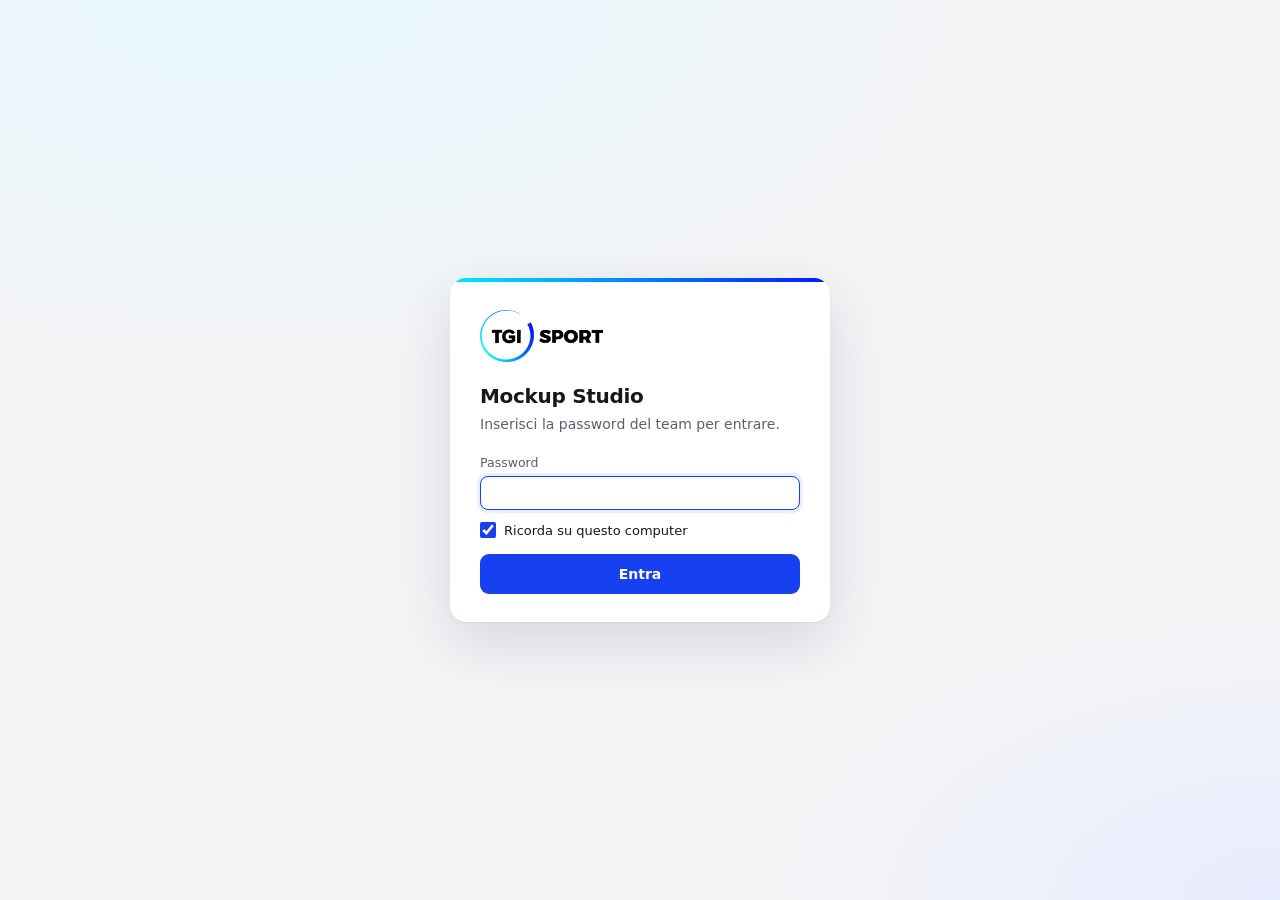
==== index.html @ 42d5e7c6 "Mockup Studio con accesso protetto da password Generatore di mockup sponsor (centro campo e tappeti)" ====
<!doctype html>
<html lang="it">
<head>
  <meta charset="utf-8">
  <title>Mockup Studio · TGI Sport</title>
  <!-- Pagina d'ingresso del sito: apre subito la piattaforma. -->
  <meta http-equiv="refresh" content="0; url=Mockup%20Studio.html">
  <link rel="icon" type="image/png" href="app/favicon.png">
  <script>location.replace('Mockup%20Studio.html' + location.search + location.hash);</script>
</head>
<body>
  <a href="Mockup%20Studio.html">Apri Mockup Studio</a>
</body>
</html>
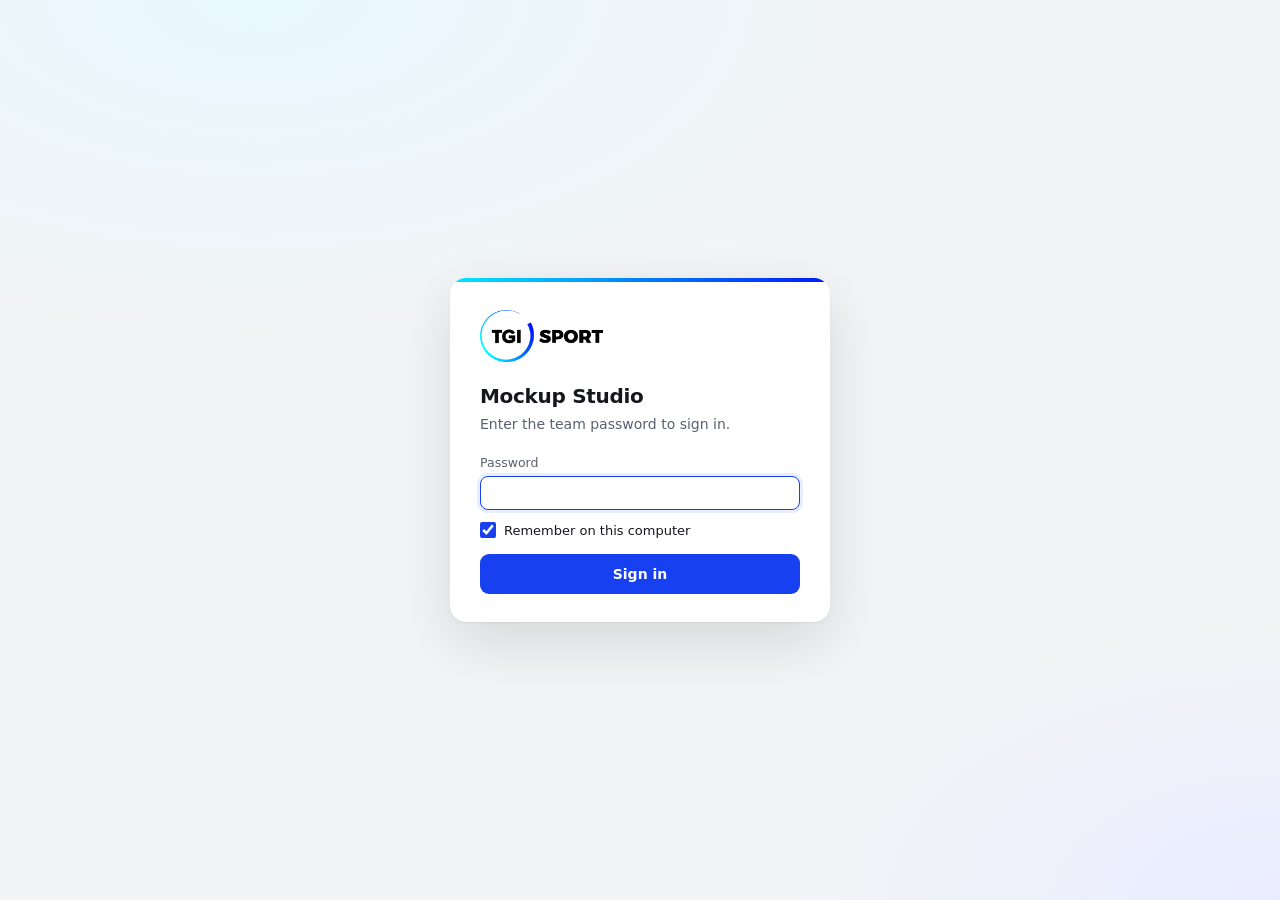
==== commit ad887b67: "Interfaccia in inglese Tutti i testi della piattaforma sono ora in inglese (britannico): schermate, " ====
--- a/index.html
+++ b/index.html
@@ -1,5 +1,5 @@
 <!doctype html>
-<html lang="it">
+<html lang="en">
 <head>
   <meta charset="utf-8">
   <title>Mockup Studio · TGI Sport</title>
@@ -9,6 +9,6 @@
   <script>location.replace('Mockup%20Studio.html' + location.search + location.hash);</script>
 </head>
 <body>
-  <a href="Mockup%20Studio.html">Apri Mockup Studio</a>
+  <a href="Mockup%20Studio.html">Open Mockup Studio</a>
 </body>
 </html>
